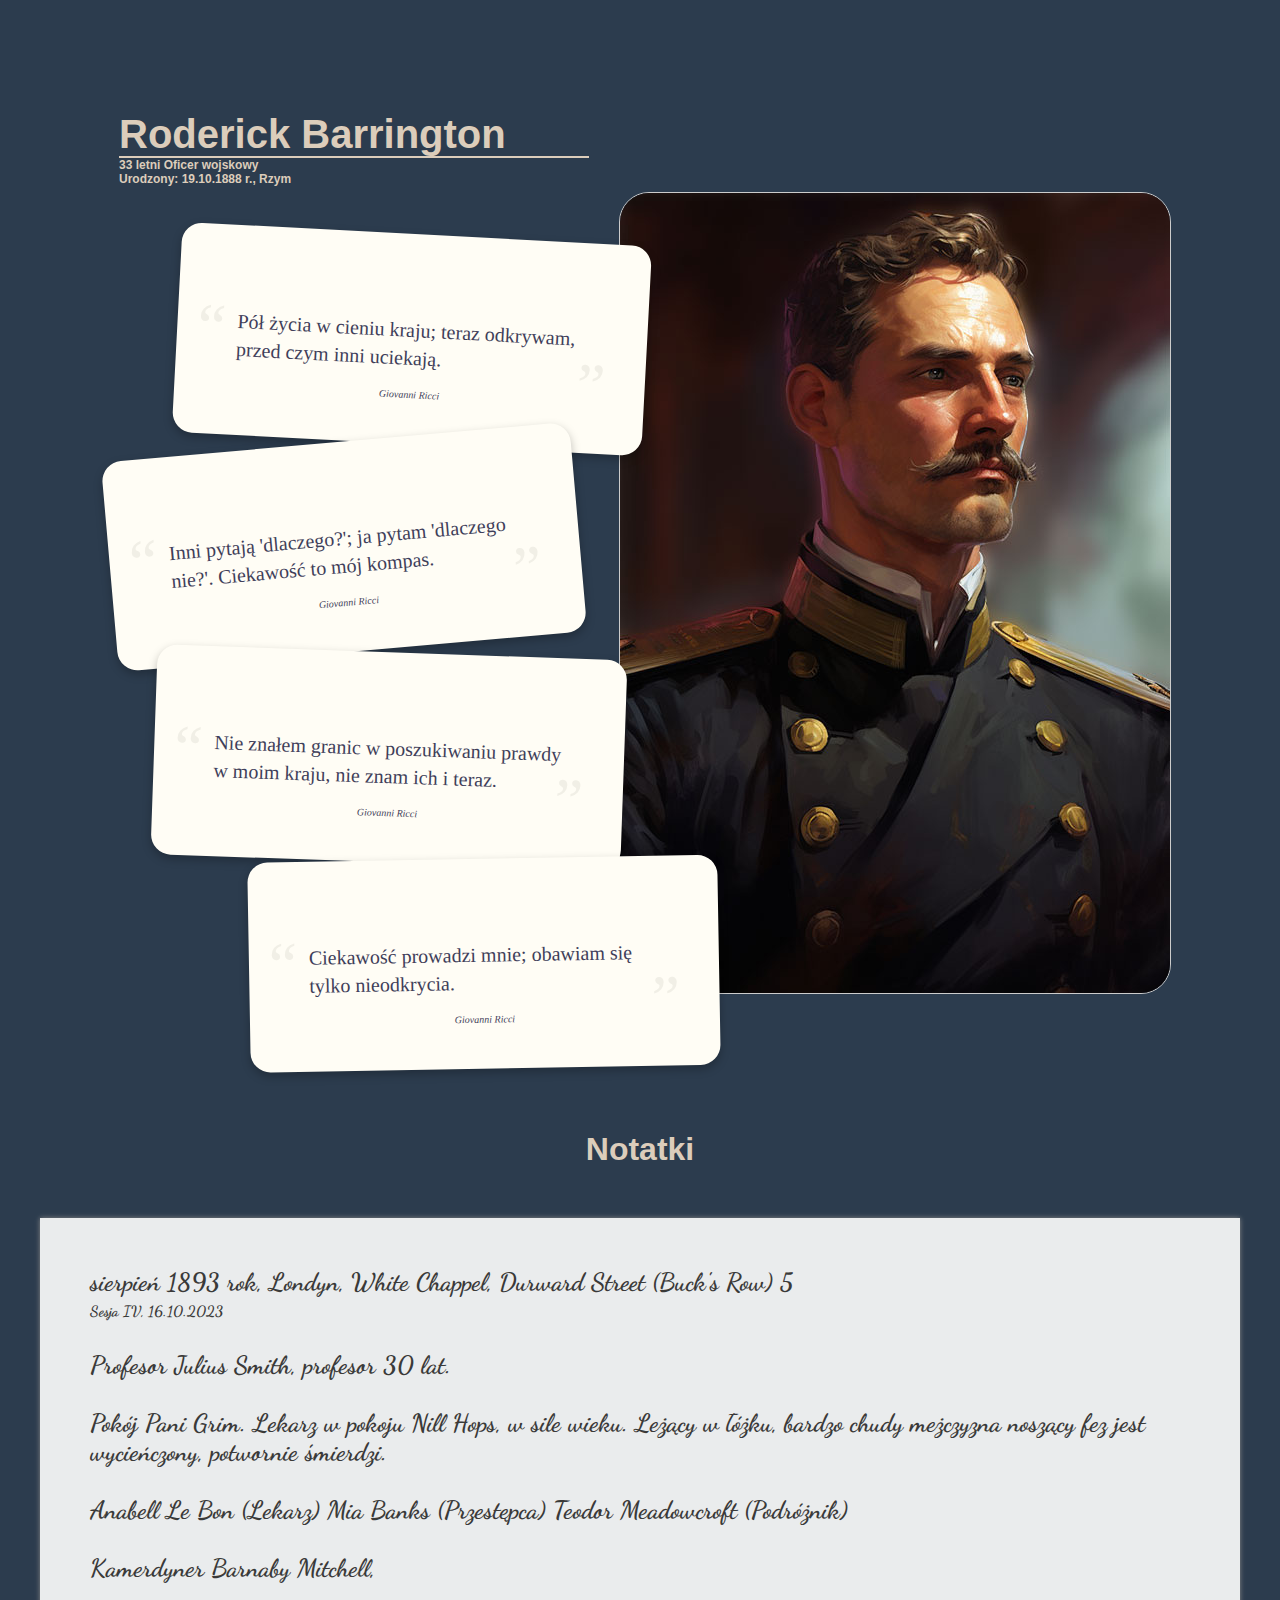
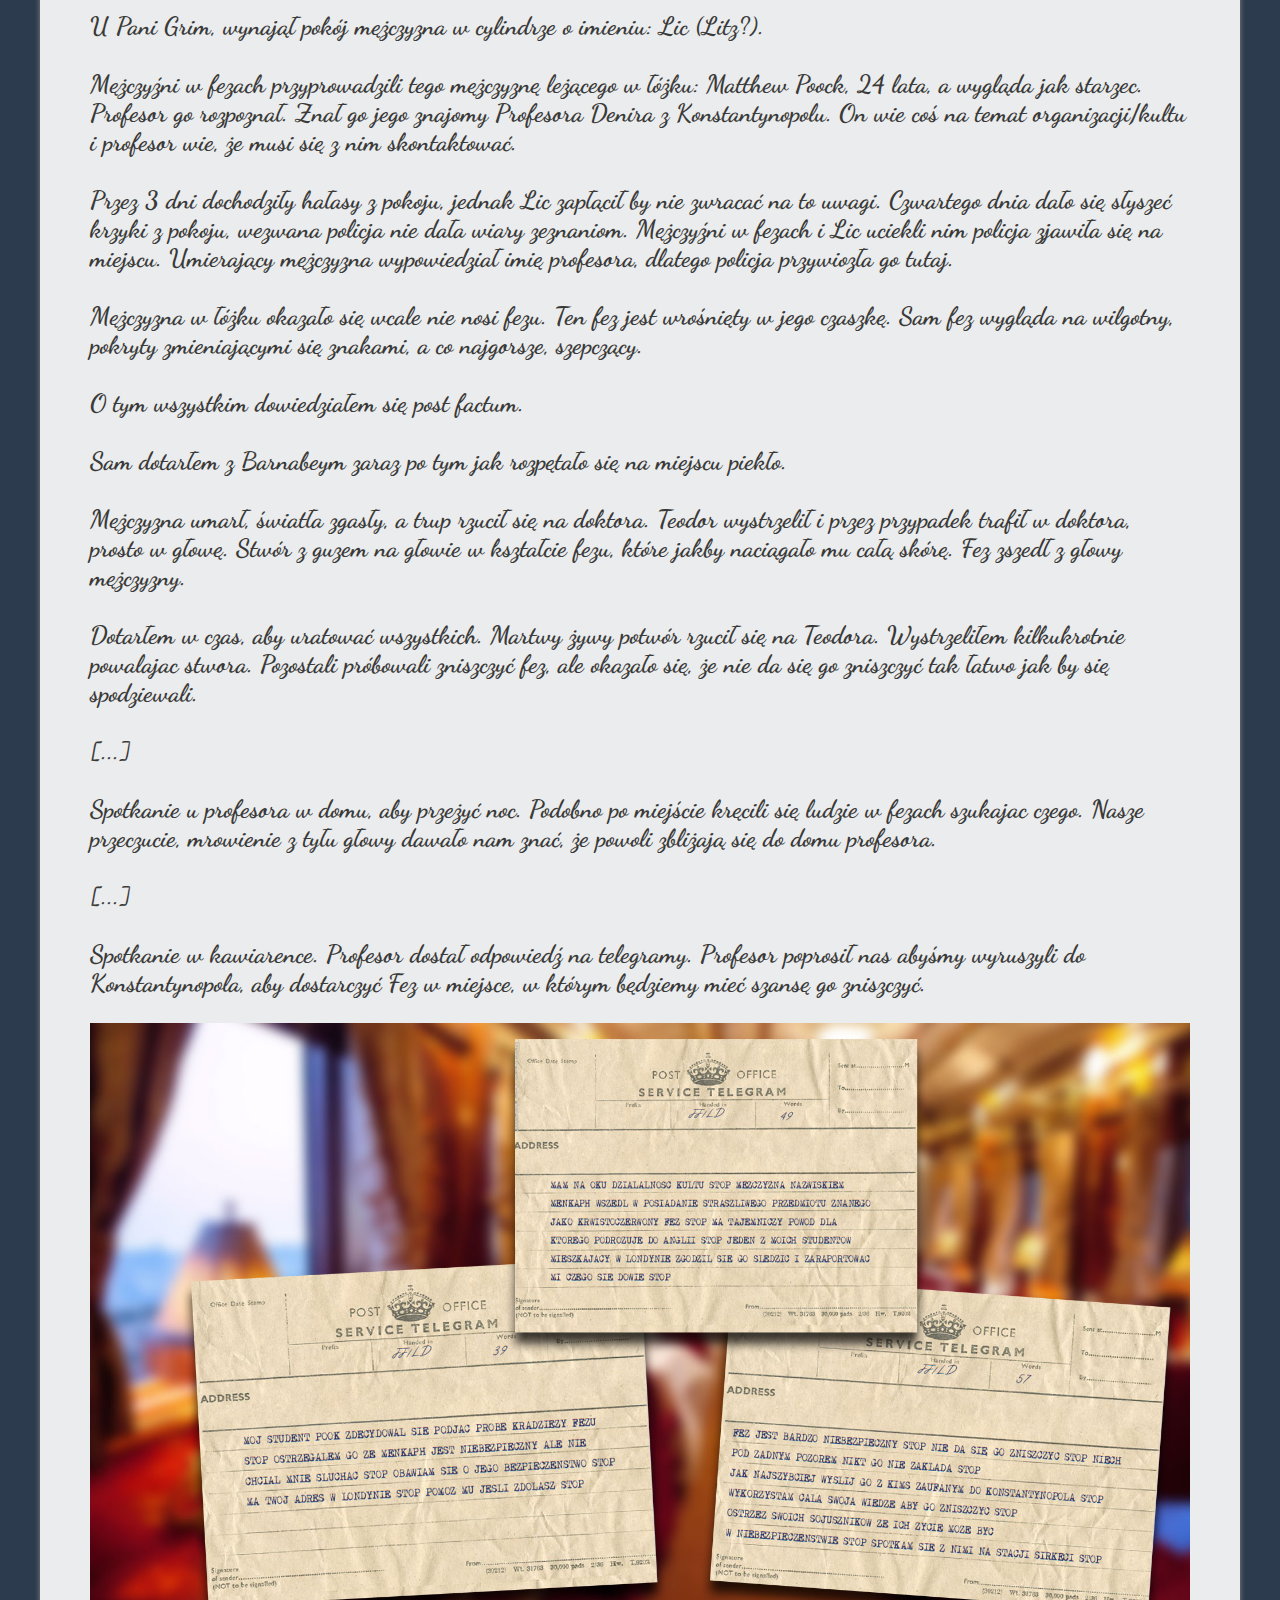
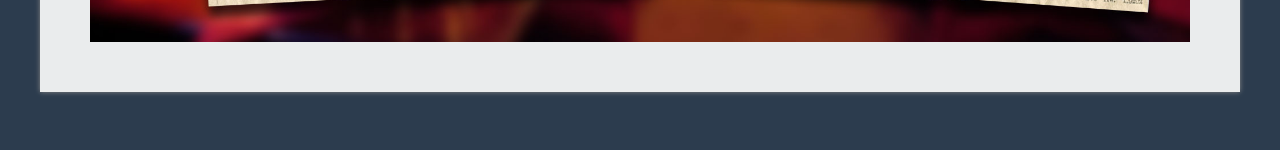
==== orient-roderick.html @ 8a9e1386 "First draft of Roderick subsite" ====
<!DOCTYPE html>
<html lang="en">

<head>
    <meta charset="UTF-8">
    <title>Orient Express - Roderick (Michał)</title>
    <link href='https://fonts.googleapis.com/css?family=Dancing+Script' rel='stylesheet' type='text/css'>
    <link rel="stylesheet" href="assets/styles/style.css">
    <link rel="stylesheet" href="assets/styles/main.css">
    <link rel="stylesheet" href="assets/styles/npcs.css">
    <link rel="stylesheet" href="assets/styles/timeline.css">
    <link rel="stylesheet" href="assets/styles/events.css">
    <link rel="stylesheet" href="assets/styles/letter.css">

</head>

<body>
    <!DOCTYPE html>
    <html lang="en">

    <head>
        <meta charset="UTF-8">
        <meta name="viewport" content="width=device-width, initial-scale=1.0">
        <title>Zoom Cards</title>

    </head>

    <body>

        <div class="section main">
            <div class="imageContainer">
                <img class="mainImg" src="assets/Roderick.jpg">
            </div>
            <div class="textContainer">
                <p class="header">
                    Roderick Barrington
                </p>
                <p class="subheader">
                    33 letni Oficer wojskowy<br>
                    Urodzony: 19.10.1888 r., Rzym</p>

                <div class="blockquote-container" style="transform: rotateZ(3deg) translateX(58px);">
                    <blockquote>Pół życia w cieniu kraju; teraz odkrywam, przed czym inni uciekają.</blockquote>
                    <cite>Giovanni Ricci</cite>
                </div>

                <div class="blockquote-container" style="transform: rotateZ(-5deg) translateX(-10px);">
                    <blockquote>Inni pytają 'dlaczego?'; ja pytam 'dlaczego nie?'. Ciekawość to mój kompas.</blockquote>
                    <cite>Giovanni Ricci</cite>
                </div>

                <div class="blockquote-container" style="transform: rotateZ(2deg) translateX(35px);">
                    <blockquote>Nie znałem granic w poszukiwaniu prawdy w moim kraju, nie znam ich i teraz.</blockquote>
                    <cite>Giovanni Ricci</cite>
                </div>

                <div class="blockquote-container" style="transform: rotateZ(-1deg) translateX(130px);">
                    <blockquote>Ciekawość prowadzi mnie; obawiam się tylko nieodkrycia.</blockquote>
                    <cite>Giovanni Ricci</cite>
                </div>
            </div>
        </div>
        <h1>Notatki</h1>
        <div class="section letters">
            <div class="letter">
                <h2>sierpień 1893 rok, Londyn, White Chappel, Durward Street (Buck's Row) 5</h2>
                <h4>Sesja IV, 16.10.2023</h4>
                <p>
                    Profesor Julius Smith, profesor 30 lat. <br><br>
                    Pokój Pani Grim.
                    Lekarz w pokoju Nill Hops, w sile wieku.
                    Leżący w łóżku, bardzo chudy meżczyzna noszący fez jest wycieńczony, potwornie śmierdzi.
                    <br><br>
                    Anabell Le Bon (Lekarz)
                    Mia Banks (Przestępca)
                    Teodor Meadowcroft (Podróżnik)
                    <br><br>
                    Kamerdyner Barnaby Mitchell,
                    <br><br>
                    U Pani Grim, wynajął pokój mężczyzna w cylindrze o imieniu: Lic (Litz?).
                    <br><br>
                    Mężczyźni w fezach przyprowadzili tego mężczyznę leżącego w łóżku: Matthew Poock, 24 lata, a wygląda
                    jak starzec. Profesor go rozpoznał. Znał go jego znajomy Profesora Denira z Konstantynopolu. On wie
                    coś na temat organizacji/kultu i profesor wie, że musi się z nim skontaktować.
                    <br><br>
                    Przez 3 dni dochodziły hałasy z pokoju, jednak Lic zapłącił by nie zwracać na to uwagi. Czwartego
                    dnia dało się słyszeć krzyki z pokoju, wezwana policja nie dała wiary zeznaniom. Mężczyźni w fezach
                    i Lic uciekli nim policja zjawiła się na miejscu. Umierający mężczyzna wypowiedział imię profesora,
                    dlatego policja przywiozła go tutaj.
                    <br><br>
                    Mężczyzna w łóżku okazało się wcale nie nosi fezu. Ten fez jest wrośnięty w jego czaszkę. Sam fez
                    wygląda na wilgotny, pokryty zmieniającymi się znakami, a co najgorsze, szepczący.
                    <br><br>
                    O tym wszystkim dowiedziałem się post factum.
                    <br><br>
                    Sam dotarłem z Barnabeym zaraz po tym jak rozpętało się na miejscu piekło.
                    <br><br>
                    Mężczyzna umarł, światła zgasły, a trup rzucił się na doktora. Teodor wystrzelił i przez przypadek
                    trafił w doktora, prosto w głowę. Stwór z guzem na głowie w kształcie fezu, które jakby naciągało mu
                    całą skórę. Fez zszedł z głowy mężczyzny.
                    <br><br>
                    Dotarłem w czas, aby uratować wszystkich. Martwy żywy potwór rzucił się na Teodora. Wystrzeliłem
                    kilkukrotnie powalajac stwora.
                    Pozostali próbowali zniszczyć fez, ale okazało się, że nie da się go zniszczyć tak łatwo jak by się
                    spodziewali.
                    <br><br>
                    [...]
                    <br><br>
                    Spotkanie u profesora w domu, aby przeżyć noc. Podobno po miejście kręcili się ludzie w fezach
                    szukajac czego. Nasze przeczucie, mrowienie z tyłu głowy dawało nam znać, że powoli zbliżają się do
                    domu profesora.
                    <br><br>
                    [...]
                    <br><br>
                    Spotkanie w kawiarence. Profesor dostał odpowiedź na telegramy. Profesor poprosił nas abyśmy
                    wyruszyli do Konstantynopola, aby dostarczyć Fez w miejsce, w którym będziemy mieć szansę go
                    zniszczyć.
                </p>
                <div class="letter-attachements">
                    <img class="image" src="assets/attachements/telegram.jpg" alt="Telegramy od Demira">
                </div>
            </div>
        </div>
        </div>
    </body>

    </html>
    <script src="assets/script.js"></script>

</body>

</html>
---- assets/styles/style.css ----
@font-face {
  font-family: "SpecialElite";
  src: url(assets/SpecialElite.ttf) format("truetype");
}

body {
    font-family: Nunito, sans-serif;
    display: flex;
    gap: 50px;
    flex-direction: column;
    justify-content: center;
    align-items: center;
    background-color: #2c3c4e;
    color: #dccdbb;
    font-weight: 700;
    overflow-x: hidden;
}

h1 {
    margin: 0px;
    padding: 0px;
}

.section {
  /* min-height: 75px; */
  /* height: fit-content; */
  display: block;
  align-items: center;
  justify-content: center;
  max-width: 1200px;
  color: #dccdbb;
}

.overlay {
  position: fixed;
  top: 0;
  left: 0;
  width: 100%;
  height: 100%;
  background-color: rgba(0, 0, 0, 0.3); 
  z-index: 10;  
}

.my-modal > .modal-body {
  z-index: 20; 
  position: relative;
}
---- assets/styles/main.css ----
.section.main {
    display: flex;
    flex-direction: row-reverse;
    align-items: center;
    justify-content: center;
    /* padding: 100px 50px 50px 50px; */
    padding-top: 100px;
    max-width: 1200px;
    color: #dccdbb;
}

.imageContainer {
    flex: 50%;
    /* max-height: 100px; */
    aspect-ratio: 550 / 800;
    position: relative;
}

.mainImg {
    border-radius: 30px;
    max-width: 600px; 
    border: 1px solid #ccc;
}

.textContainer {
    flex: 50%;
    text-decoration-line: none;
    text-decoration-thickness: initial;
    text-decoration-style: initial;
    text-decoration-color: initial;
    margin: 0px;
    padding: 10px;
    line-height: 25px;
    font-weight: 400;
    font-size: 20px;
    margin-right: 20px;
}

.header {
    font-size: 40px;
    font-weight: 700;
    line-height: 32px;
    margin: 0;
    padding: 0;
    padding-bottom: 6px;
}

.subheader {
    font-size: 12px;
    font-weight: 800;
    line-height: 14px;
    margin: 0 0 15px 0;
    padding: 0 10px 30px 0;
    border-top: 2px solid #dccdbb;
}

.description {
    font-size: 18px;
    font-weight: 400;
    line-height: 26px;
    margin: 0 25px 50px 0;
    padding-top: 0 10px 0 0;
}

/* quote */

.blockquote-container {
	background: #fffdf5;
	color: #3f3f5a;
	display: flex;
	flex-direction: column;
	align-items: center;
	justify-content: center;
    width: 450px;
    height: 170px;
    border-radius: 20px;
    box-shadow: 0 4px 10px rgba(0,0,0,.25);
    padding: 40px 10px 0px 10px;
}

blockquote {
    font-family: 'SpecialElite', cursive;
	font-weight: 100;
	font-size: 20px;
	max-width: 350px;
    display: flex;
	align-items: center;
	justify-content: center;
	line-height: 1.4;
	position: relative;
	margin: 0;
	padding: .5rem;
}

blockquote:before,
blockquote:after {
	position: absolute;
	color: #f1efe6;
	font-size: 4rem;
	width: 2rem;
	height: 2rem;
}

blockquote:before {
	content: '“';
	left: -2rem;
	top: -1rem;
}

blockquote:after {
	content: '”';
	right: -1rem;
	bottom: 1rem;
}

cite {
	line-height: 3;
	font-size: 10px;
	text-align: left;
    font-family: 'SpecialElite', cursive;
}
---- assets/styles/npcs.css ----
.section.npcs {
    display: flex;
    flex-direction: column;
    gap: 15px;
    max-width: 1200px;
    width: 100%;
}

.cards-row {
    display: flex;
    align-items: center;
    justify-content: space-between;
    gap: 15px;
    width: 100%;
    flex: 1;
}

.card {
    flex: 1;
    aspect-ratio: 5/8;
    min-width: 100px;
    border-radius: 10px;
    border: 1px solid #ccc;
    background-color: #dccdbb;
    background-image: url('');
    background-size: cover;
    background-position: center;
    cursor: pointer;
    transition: transform 0.5s ease-in-out;

    /* for title */
    display: flex;
    flex-direction: column;
    justify-content: end;

    /*  */
    overflow: hidden;


    box-shadow: 0 10px 16px 0 rgba(0, 0, 0, 0.2), 0 6px 20px 0 rgba(0, 0, 0, 0.19);
}

.card:hover {
    transform: scale(1.08);
}

.card:hover::before {
    content: "Click me!";
    z-index: 2;
    position: absolute;
    top: 10px;
    right: 10px;
}

.card:hover h2 {
    transition: transform 0.5s ease-in-out;
    transform: scale(1.08);
}

.card h2 {
    transition: transform 0.5s ease-in-out;
    text-shadow: rgb(19, 18, 17) 1px 0 8px;
    text-transform: uppercase;
    margin: 0;
    line-height: 0.7em;
    padding: 20px;
    font-size: min(3vw, 50px);
    font-stretch: expanded;
    justify-content: center;
}

.card h2 small {
    text-shadow: rgb(19, 18, 17) 1px 0 8px;
    font-size: min(3vw, 22px);
}

dialog::backdrop {
    background-color: rgba(0, 0, 0, 0.4);
}

.my-modal {
    border-radius: 30px;
    cursor: default;
    background-color: rgb(224 224 255);
    overflow: hidden;
}

.modal-body {
    border-radius: 30px;
    align-items: center;
    width: 100%;
    /* min-width: 700px; */
    max-height: 90vh;
    max-width: 80vw;
    display: flex;
    justify-content: center;
    flex-direction: row;
    gap: 20px;
}

.modal-body::before {
    content: "Click ESC to close";
    position: absolute;
    top: 10px;
    right: 10px;
}

.modal-body img {
    border-radius: 30px;

}

.npc-details {
    overflow-y: auto;
        display: flex;
    flex-direction: column;
    justify-content: start;
    align-items: start;
}

.npc-details .title {
    font-weight: 700;
}

/* Default style for smaller screens */
.npc-details .description {
    font-size: 12px;
}

/* Style for screens that are 2560px wide or larger */
@media (min-width: 1940px) {
    .npc-details .description {
        font-size: 14px;
    }
}
---- assets/styles/timeline.css ----
.section.timeline {
    display: block;
    justify-content: center;
    /* padding: 50px; */
    max-width: 1200px;
    width: 100%;
}

.labels {
    display: flex;
}

.label {
    font-size: 10px;
    padding: 7px;
    background-color: white;
    border-radius: 20px;
    color: white;
    margin: 5px;
    width: fit-content;
    block-size: fit-content;
}

.orange {
    background-color: #f56c00;
}

.red {
    background-color: #ff0029;
}

.green {
    background-color: #37a70b;
}

.blue {
    background-color: #2297d9;
}

iframe {
    border-radius: 10px;
    background-color: #dccdbb;
    border: 1px solid #ccc;
    display: block;
    clear: both;
    width: 100%;
    height: 400px;
}
---- assets/styles/events.css ----
.section.events {
    display: flex;
    flex-direction: column;
    align-items: center;
    justify-content: center;
    /* padding: 0px 50px 50px 50px; */
    max-width: 1200px;
    color: #dccdbb;
    gap: 50px;
    margin-bottom: 50px;
}


.event {
    /* border-radius: 30px;
    background-color: #3b4f66;
    border: 1px solid #ccc; */
    display: flex;            /* To place the divs side by side */
    width: 100%;              /* Full width of the parent */
    /* height: 500px; */
    gap: 10px;
}

.image-container {
    flex: 1;
    overflow: hidden;
    border-radius: 30px;
    background-color: #3b4f66;
    border: 1px solid #ccc;
}

.image-container img {
    border-radius: 30px;
    width: auto;              /* Keeps the original width of the image */
    height: 100%;             /* The image will take up the full height of its container */
    display: block;
    margin-left: auto;
    margin-right: auto;
}

.event.inverse {
    flex-direction: row-reverse;
}

.event-description-container {
    border-radius: 30px;
    background-color: #3b4f66;
    border: 1px solid #ccc;
    flex: 1;
    padding: 20px;
}

.event-description-container .header {
    font-size: 20px;
}

.event-description-container .subheader {
    font-size: 12px;
    padding: 0;
    font-weight: 700;
    margin: 0;

}

.event-description-container .description {
    font-size: 14px;
    padding-top: 10px;
}

.image-container {
    overflow: hidden;
    background-image: url('path_to_your_image.jpg');   /* Set the image as the background */
    background-size: auto 100%;    /* This will make the image take up the full height of its container while maintaining its original aspect ratio */
    background-repeat: no-repeat;  /* Prevents the image from repeating */
    background-position: center;  
    border-radius: 30px;
}

.image-container.funeral {
    background-image: url('../events/funeral.png');
}

.image-container.graduating {
    background-image: url('../events/Graduating.png');
}

.image-container.discorvery {
    background-image: url('../events/discorvery.png');
}

.image-container.book {
    background-image: url('../events/Ksiazka.png');
}

.image-container.egypt {
    background-image: url('../events/Egipt.png');
}

.image-container.wedding {
    background-image: url('../events/wedding.png');
}

.image-container.betty {
    background-image: url('../events/betty.png');
}
---- assets/styles/letter.css ----
.section.letters {
  display: flex;
  flex-direction: column;
  align-items: center;
  justify-content: center;
  /* padding: 0px 50px 50px 50px; */
  max-width: 1200px;
  color: #3a3a39;
  gap: 50px;
  margin-bottom: 50px;
}

.letter {
  font-family: 'Dancing Script', cursive;
  line-height: 29px;
  padding: 50px;
  background: rgba(255,255,255,0.9);
  box-shadow: 0px 0px 5px 0px #888;
}

.letter h2 {
  font-size: 25px;
  margin: 0;
}

.letter h4 {
  font-size: 15px;
  color: #3a3a39;
  margin: 0;
}

.letter p {
  font-size: 25px;
}

/* Attachements */

.letter-attachements {
  display: grid;
  grid-template-columns: repeat(auto-fit, minmax(min(15.625rem, 100%), 1fr));
  place-content: center;
  gap: 0.5rem;
  /* min-height: 100vh; */
  width: min(75rem, 100%);
  margin-inline: auto;
}

.letter img {
  display: grid;
  place-content: center;
  width: 100%;
  aspect-ratio: 16 / 9;
  object-fit: cover;
  background-color: #fff;
  cursor: zoom-in;
}

.lightbox-image {
  max-width: 90vw;
  max-height: 90vh;
  border: 8px solid #fff;
  box-shadow: 2px 2px 10px rgba(0, 0, 0, 0.5);
  cursor: zoom-out;
}

.lightbox-bg {
  position: fixed;
  inset: 0;
  z-index: 1;
  display: none;
  width: 100%;
  height: 100%;
  background-color: rgba(250, 250, 250, 0.75);
}

.lightbox-bg.active {
  display: grid;
  place-content: center;
}
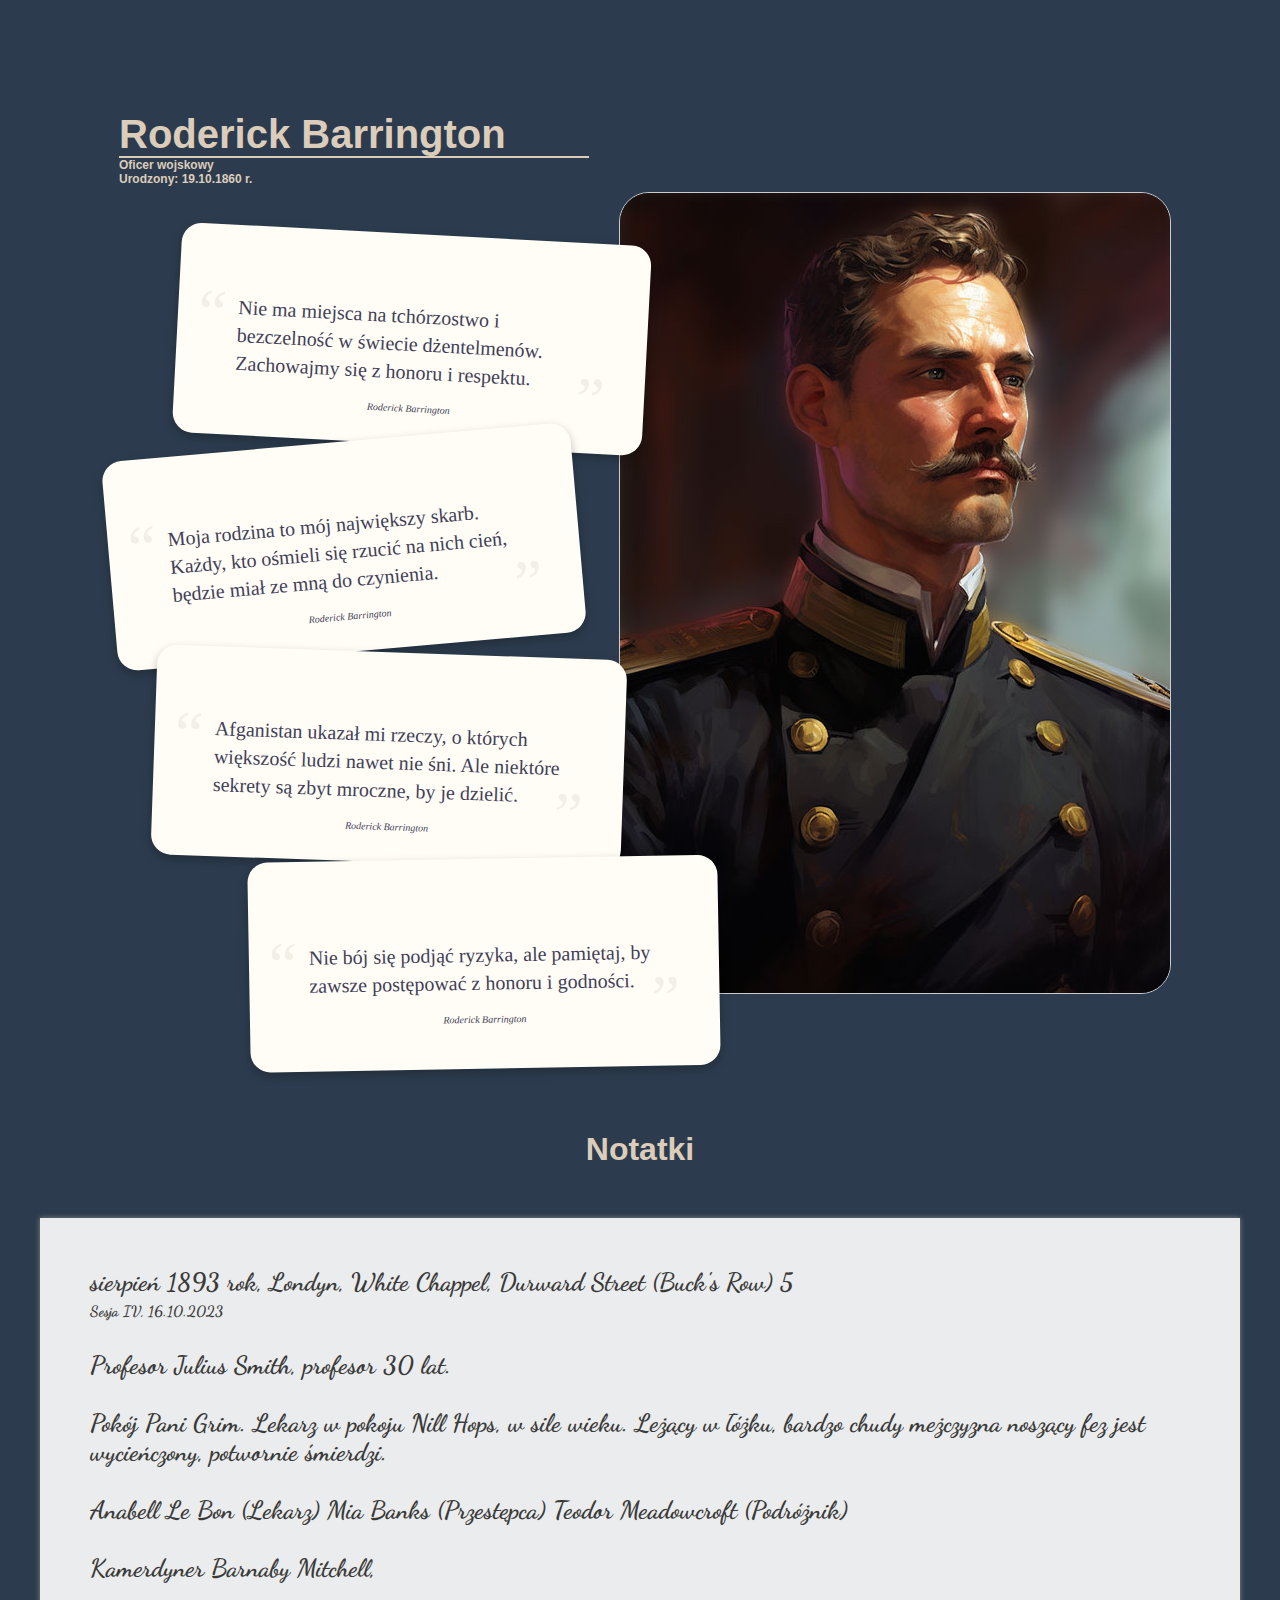
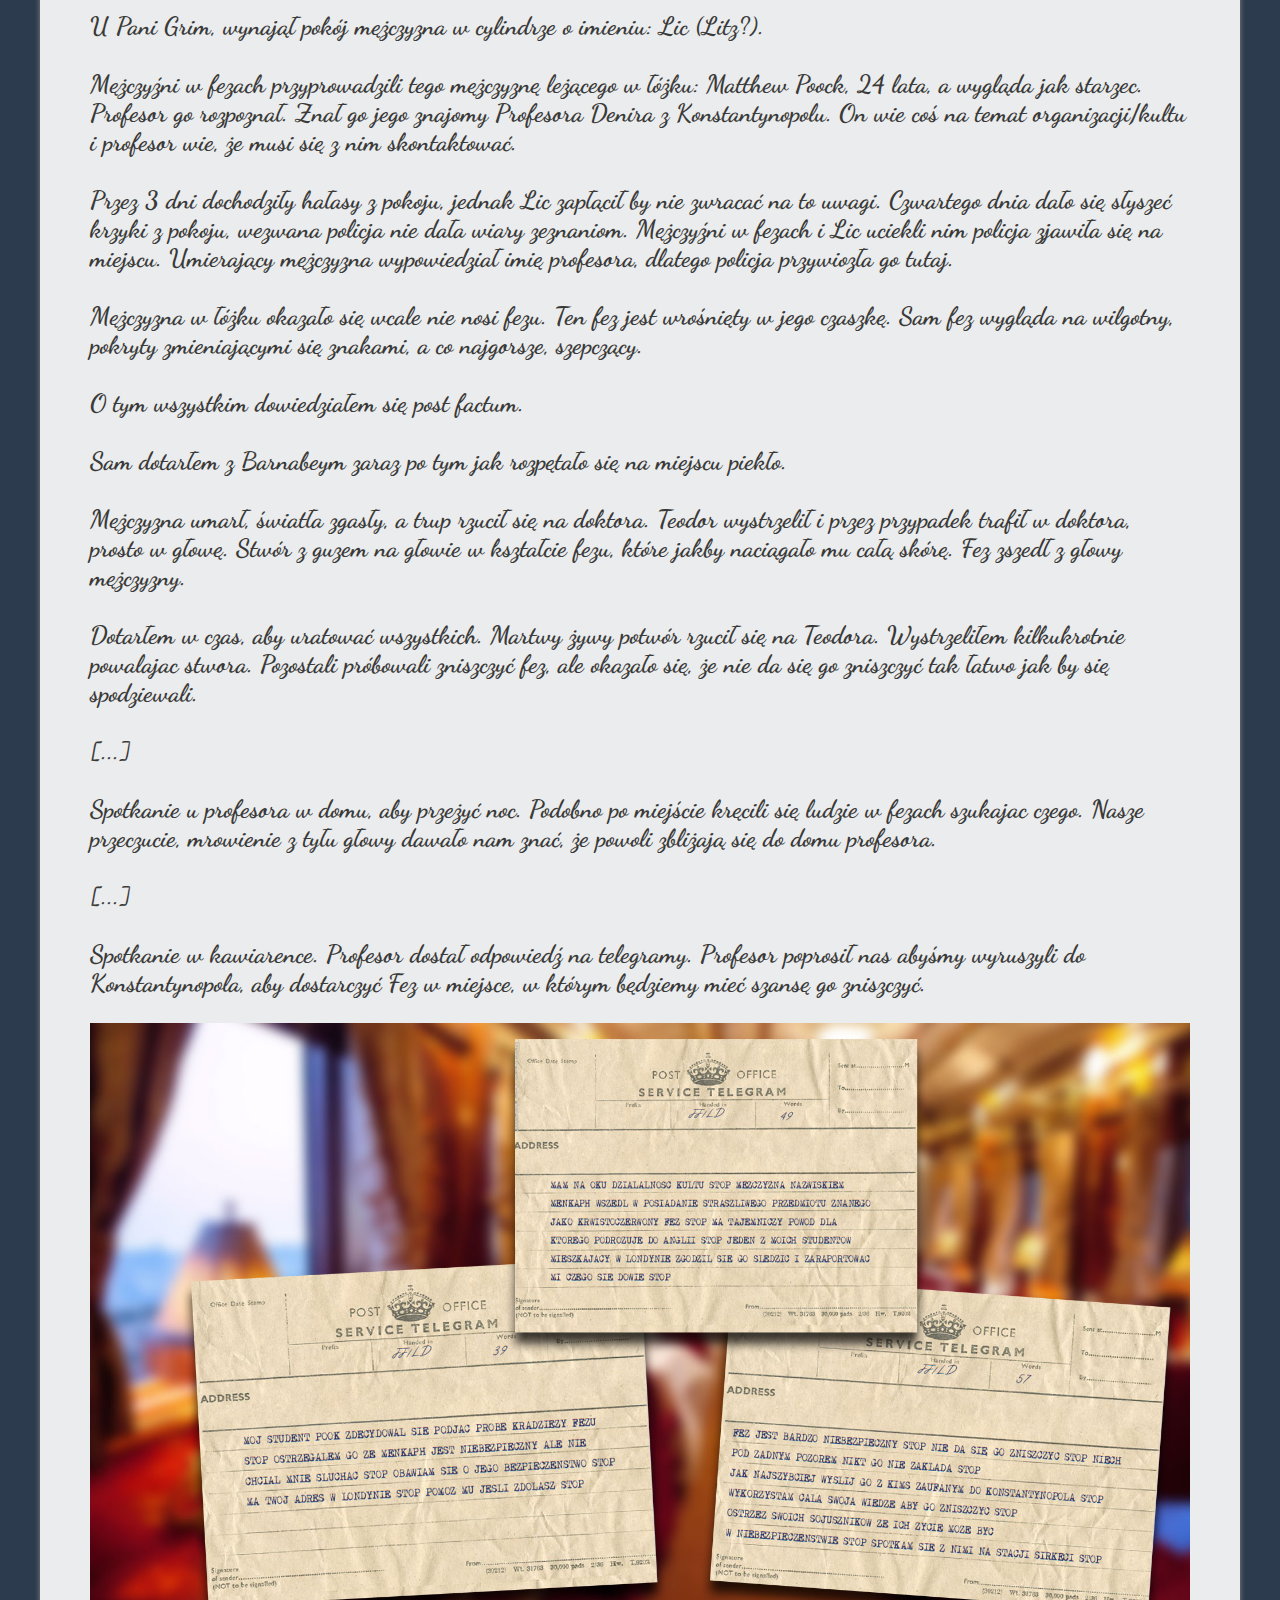
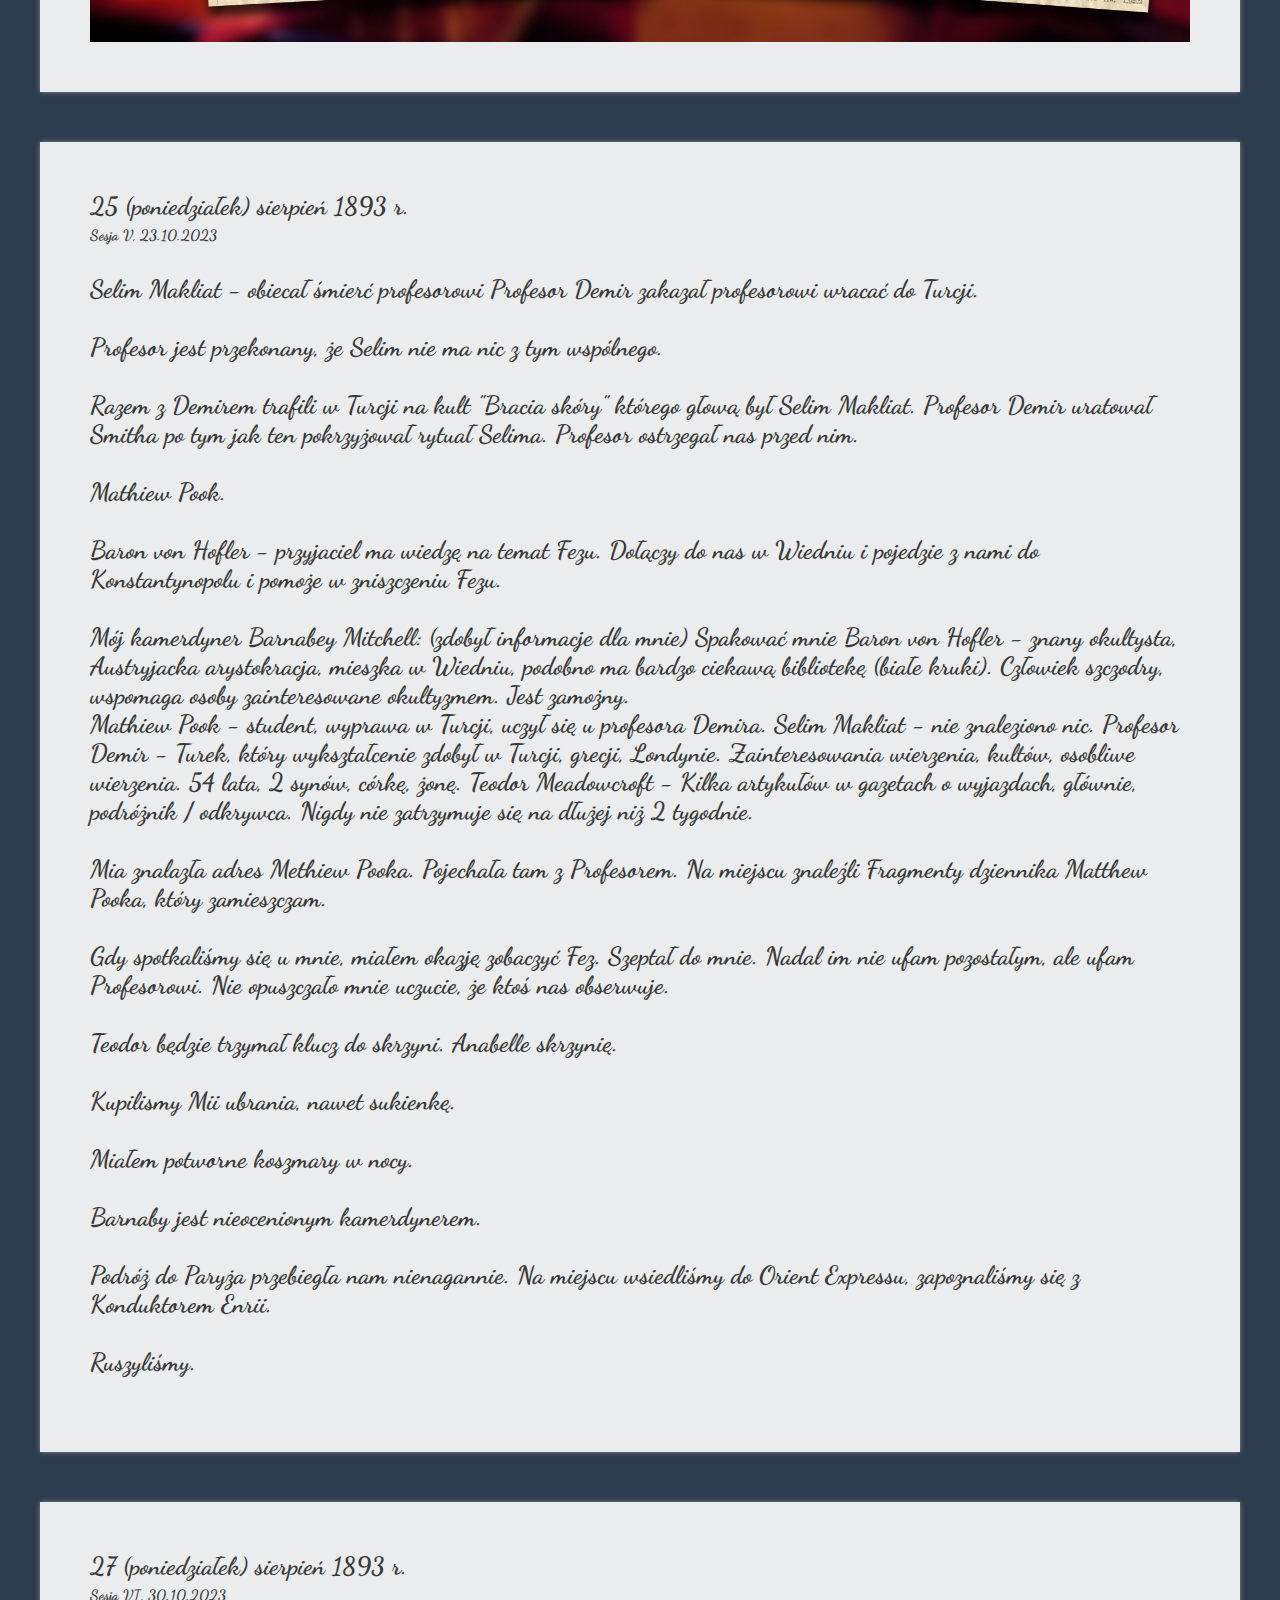
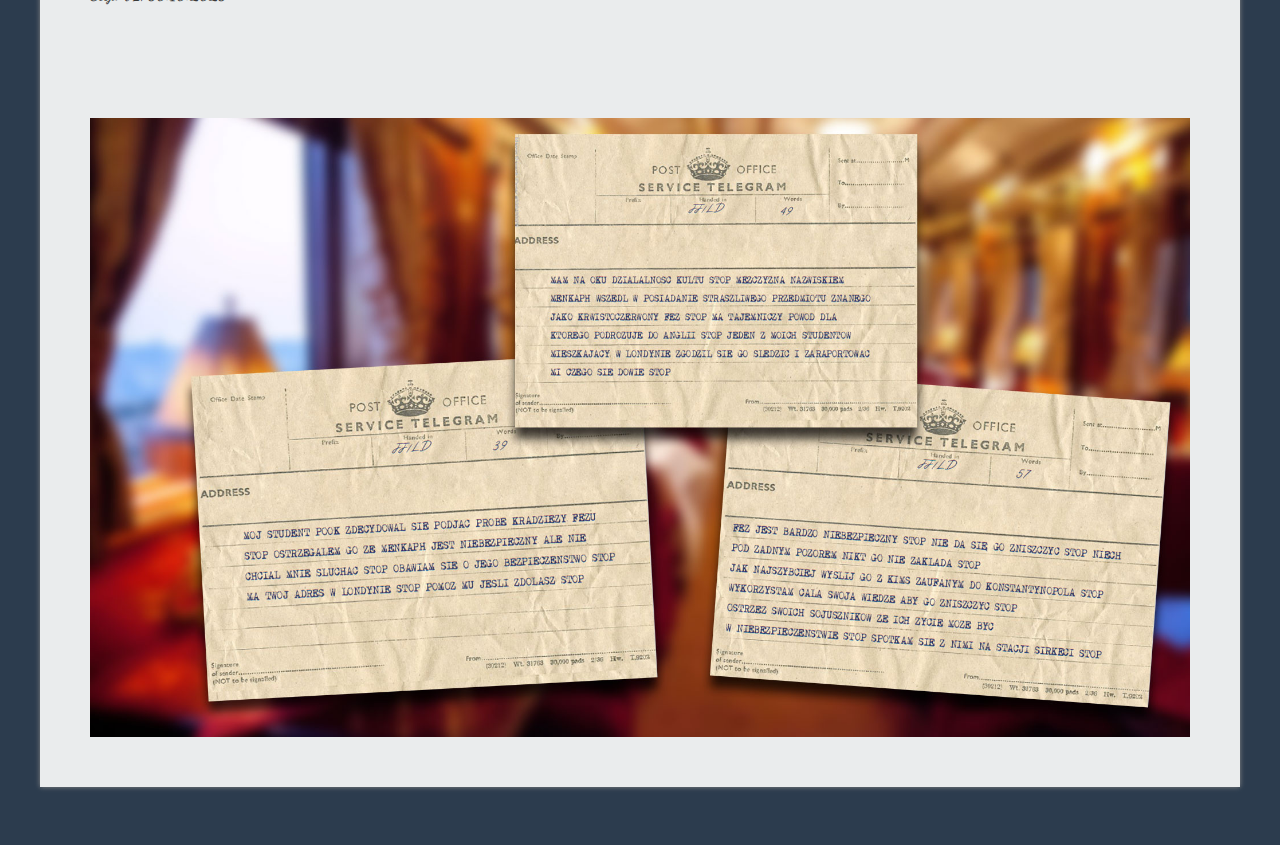
==== commit aabd72da: "split the page" ====
--- a/orient-roderick.html
+++ b/orient-roderick.html
@@ -36,27 +36,27 @@
                     Roderick Barrington
                 </p>
                 <p class="subheader">
-                    33 letni Oficer wojskowy<br>
-                    Urodzony: 19.10.1888 r., Rzym</p>
+                    Oficer wojskowy<br>
+                    Urodzony: 19.10.1860 r.</p>
 
                 <div class="blockquote-container" style="transform: rotateZ(3deg) translateX(58px);">
-                    <blockquote>Pół życia w cieniu kraju; teraz odkrywam, przed czym inni uciekają.</blockquote>
-                    <cite>Giovanni Ricci</cite>
+                    <blockquote>Nie ma miejsca na tchórzostwo i bezczelność w świecie dżentelmenów. Zachowajmy się z honoru i respektu.</blockquote>
+                    <cite>Roderick Barrington</cite>
                 </div>
 
                 <div class="blockquote-container" style="transform: rotateZ(-5deg) translateX(-10px);">
-                    <blockquote>Inni pytają 'dlaczego?'; ja pytam 'dlaczego nie?'. Ciekawość to mój kompas.</blockquote>
-                    <cite>Giovanni Ricci</cite>
+                    <blockquote>Moja rodzina to mój największy skarb. Każdy, kto ośmieli się rzucić na nich cień, będzie miał ze mną do czynienia.</blockquote>
+                    <cite>Roderick Barrington</cite>
                 </div>
 
                 <div class="blockquote-container" style="transform: rotateZ(2deg) translateX(35px);">
-                    <blockquote>Nie znałem granic w poszukiwaniu prawdy w moim kraju, nie znam ich i teraz.</blockquote>
-                    <cite>Giovanni Ricci</cite>
+                    <blockquote>Afganistan ukazał mi rzeczy, o których większość ludzi nawet nie śni. Ale niektóre sekrety są zbyt mroczne, by je dzielić.</blockquote>
+                    <cite>Roderick Barrington</cite>
                 </div>
 
                 <div class="blockquote-container" style="transform: rotateZ(-1deg) translateX(130px);">
-                    <blockquote>Ciekawość prowadzi mnie; obawiam się tylko nieodkrycia.</blockquote>
-                    <cite>Giovanni Ricci</cite>
+                    <blockquote>Nie bój się podjąć ryzyka, ale pamiętaj, by zawsze postępować z honoru i godności.</blockquote>
+                    <cite>Roderick Barrington</cite>
                 </div>
             </div>
         </div>
@@ -120,6 +120,68 @@
                     <img class="image" src="assets/attachements/telegram.jpg" alt="Telegramy od Demira">
                 </div>
             </div>
+            <div class="letter">
+                <h2>25 (poniedziałek) sierpień 1893 r.</h2>
+                <h4>Sesja V, 23.10.2023</h4>
+                <p>
+                    Selim Makliat - obiecał śmierć profesorowi
+                    Profesor Demir zakazał profesorowi wracać do Turcji.
+                    <br><br>
+                    Profesor jest przekonany, że Selim nie ma nic z tym wspólnego.
+                    <br><br>
+                    Razem z Demirem trafili w Turcji na kult "Bracia skóry" którego głową był Selim Makliat. Profesor
+                    Demir uratował Smitha po tym jak ten pokrzyżował rytuał Selima. Profesor ostrzegał nas przed nim.
+                    <br><br>
+                    Mathiew Pook.
+                    <br><br>
+                    Baron von Hofler - przyjaciel ma wiedzę na temat Fezu. Dołączy do nas w Wiedniu i pojedzie z nami do
+                    Konstantynopolu i pomoże w zniszczeniu Fezu.
+                    <br><br>
+                    Mój kamerdyner Barnabey Mitchell: (zdobył informacje dla mnie)
+                    Spakować mnie
+                    Baron von Hofler - znany okultysta, Austryjacka arystokracja, mieszka w Wiedniu, podobno ma bardzo
+                    ciekawą bibliotekę (białe kruki). Człowiek szczodry, wspomaga osoby zainteresowane okultyzmem. Jest
+                    zamożny.<br>
+                    Mathiew Pook - student, wyprawa w Turcji, uczył się u profesora Demira.
+                    Selim Makliat - nie znaleziono nic.
+                    Profesor Demir - Turek, który wykształcenie zdobył w Turcji, grecji, Londynie. Zainteresowania
+                    wierzenia, kultów, osobliwe wierzenia. 54 lata, 2 synów, córkę, żonę.
+                    Teodor Meadowcroft - Kilka artykułów w gazetach o wyjazdach, głównie, podróżnik / odkrywca. Nigdy
+                    nie zatrzymuje się na dłużej niż 2 tygodnie.
+                    <br><br>
+                    Mia znalazła adres Methiew Pooka. Pojechała tam z Profesorem. Na miejscu znaleźli Fragmenty
+                    dziennika Matthew Pooka, który zamieszczam.
+                    <br><br>
+                    Gdy spotkaliśmy się u mnie, miałem okazję zobaczyć Fez. Szeptał do mnie. Nadal im nie ufam
+                    pozostałym, ale ufam Profesorowi.
+                    Nie opuszczało mnie uczucie, że ktoś nas obserwuje.
+                    <br><br>
+                    Teodor będzie trzymał klucz do skrzyni. Anabelle skrzynię.
+                    <br><br>
+                    Kupilismy Mii ubrania, nawet sukienkę.
+                    <br><br>
+                    Miałem potworne koszmary w nocy.
+                    <br><br>
+                    Barnaby jest nieocenionym kamerdynerem.
+                    <br><br>
+                    Podróż do Paryża przebiegła nam nienagannie. Na miejscu wsiedliśmy do Orient Expressu, zapoznaliśmy
+                    się z Konduktorem Enrii.
+                    <br><br>
+                    Ruszyliśmy.
+                    
+                </p>
+            </div>
+            <div class="letter">
+                <h2>27 (poniedziałek) sierpień 1893 r.</h2>
+                <h4>Sesja VI, 30.10.2023</h4>
+                <p>
+                    
+                    <br><br>
+                </p>
+                <div class="letter-attachements">
+                    <img class="image" src="assets/attachements/telegram.jpg" alt="Telegramy od Demira">
+                </div>
+            </div>
         </div>
         </div>
     </body>
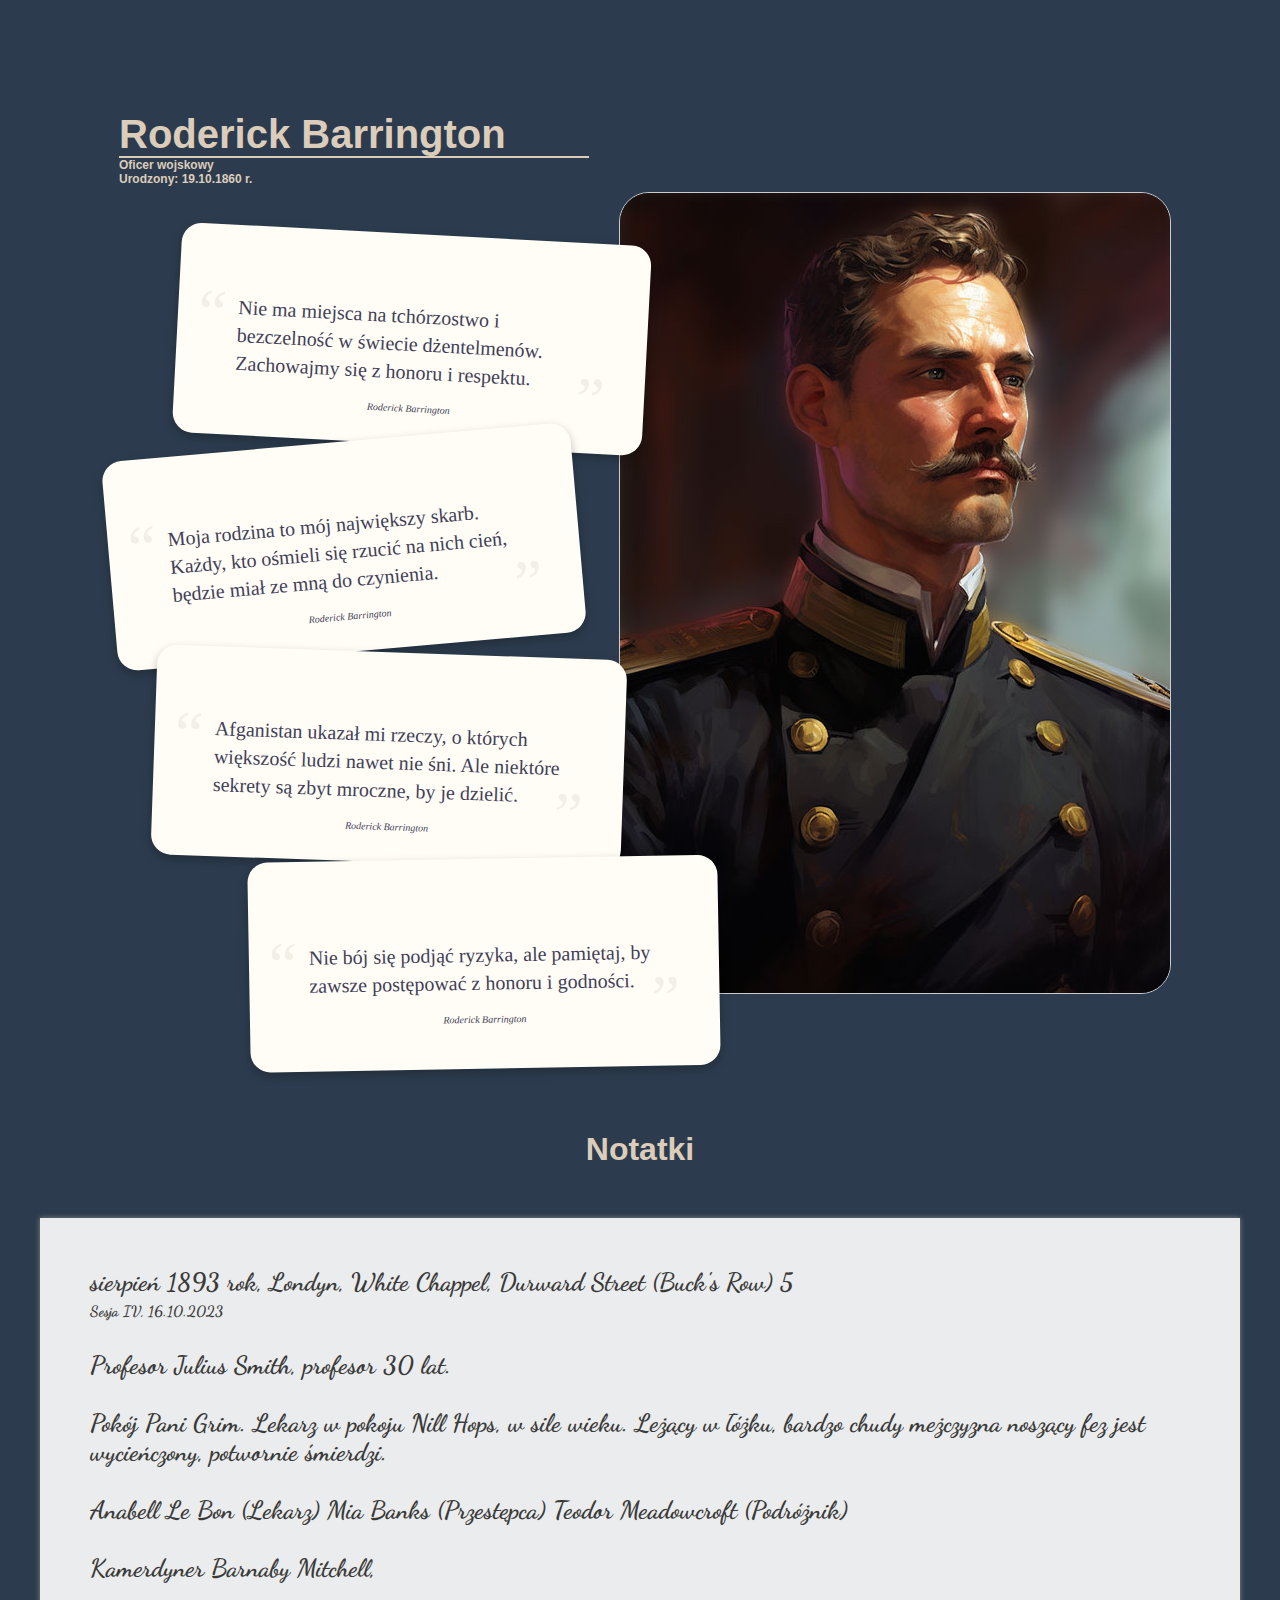
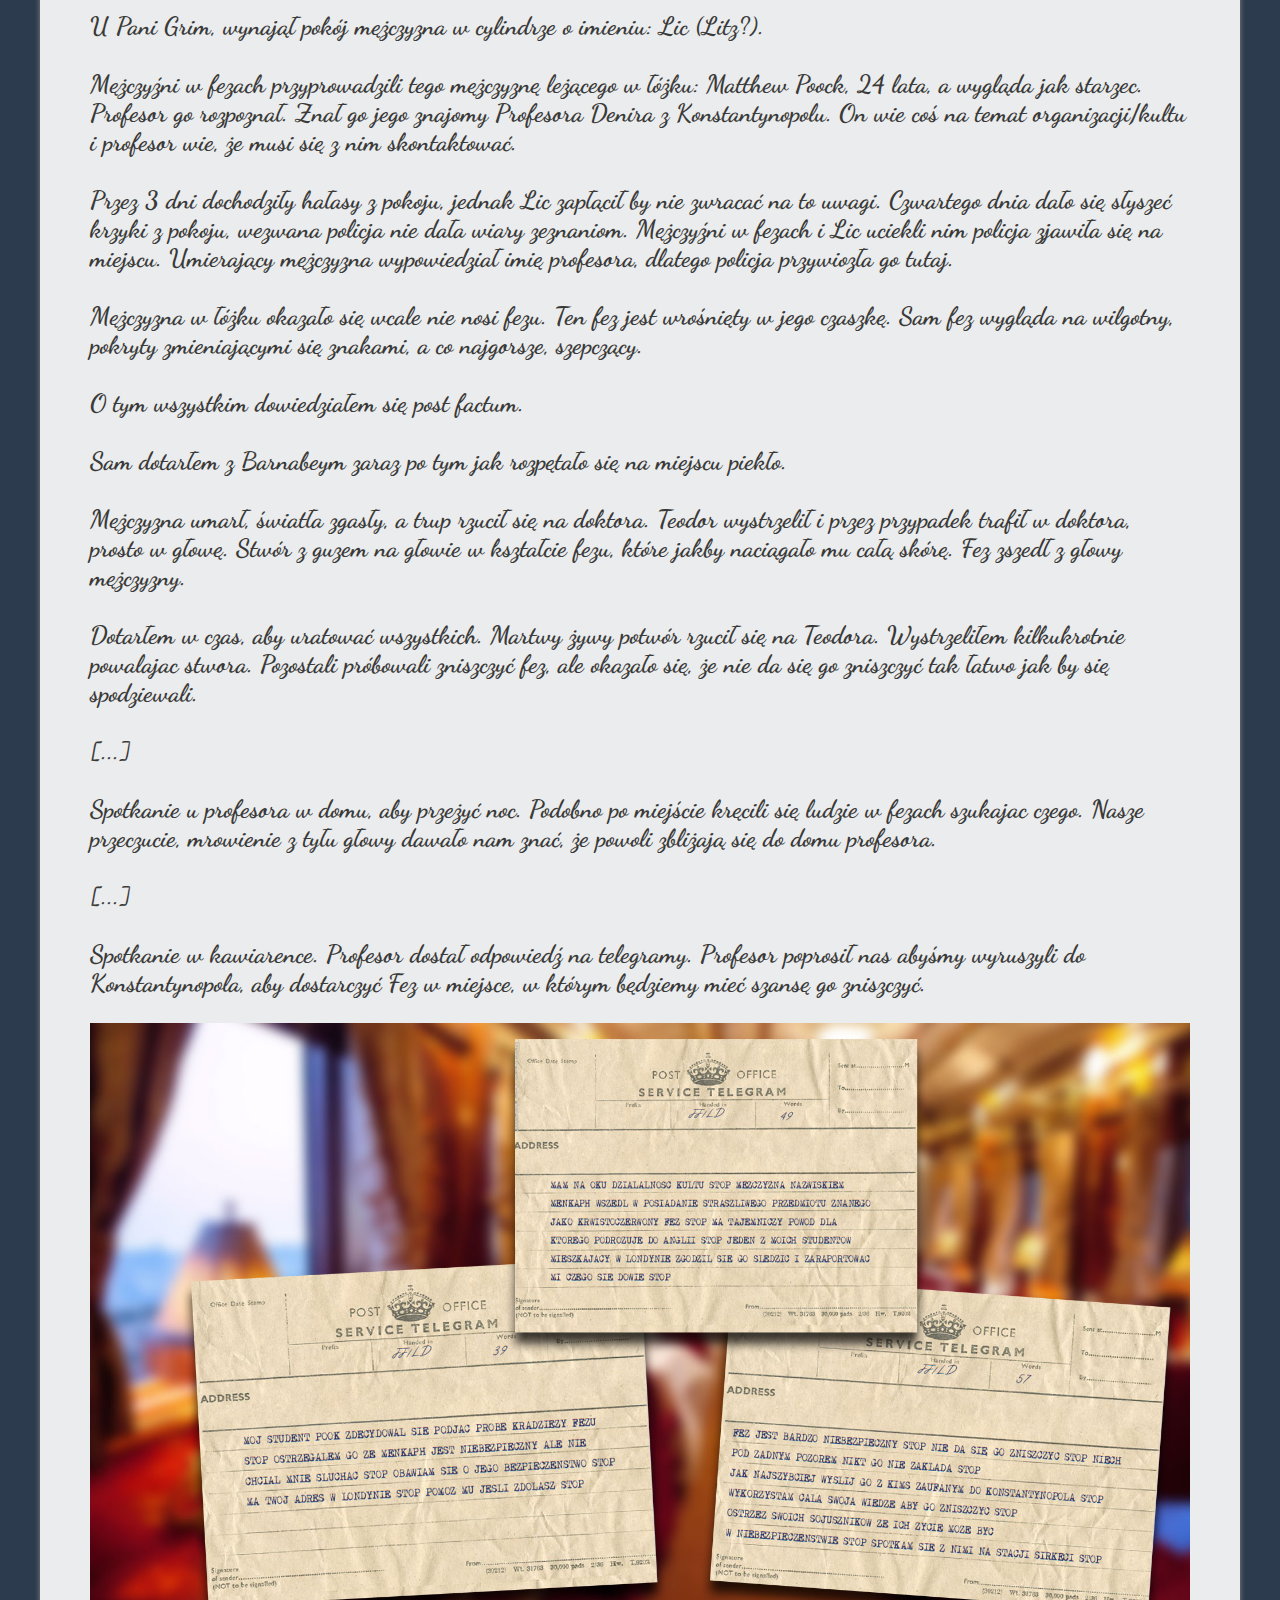
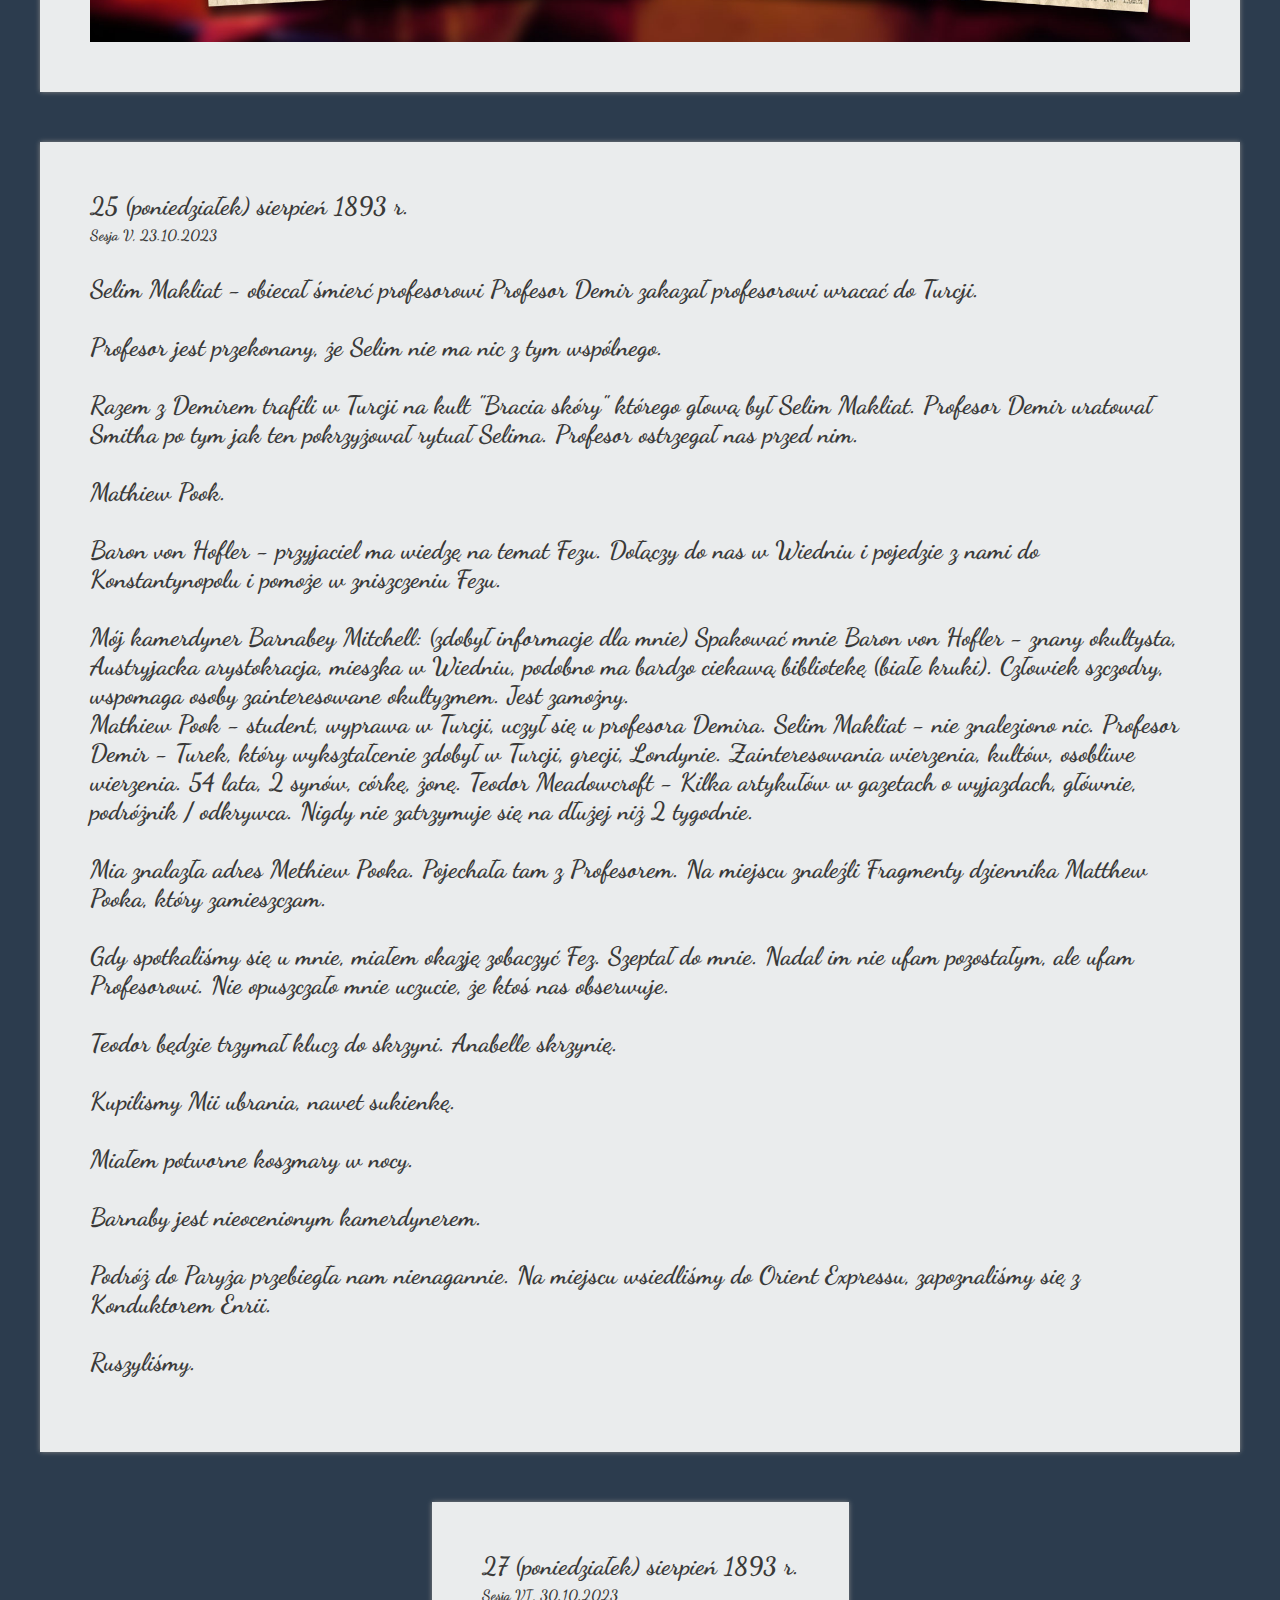
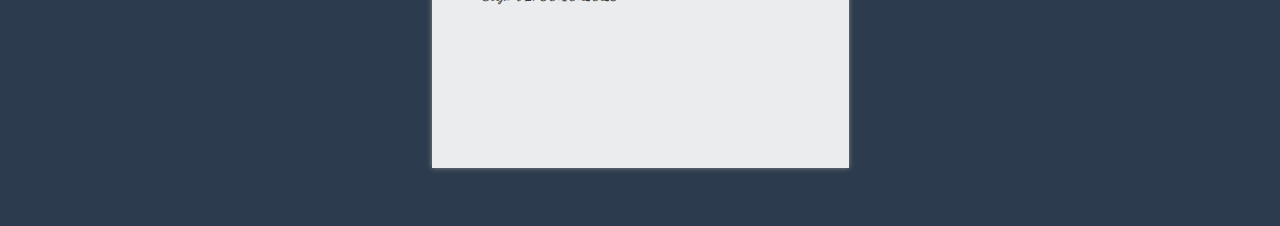
==== commit a7d8e9a4: "Add roderic quotes" ====
--- a/orient-roderick.html
+++ b/orient-roderick.html
@@ -178,9 +178,6 @@
                     
                     <br><br>
                 </p>
-                <div class="letter-attachements">
-                    <img class="image" src="assets/attachements/telegram.jpg" alt="Telegramy od Demira">
-                </div>
             </div>
         </div>
         </div>
